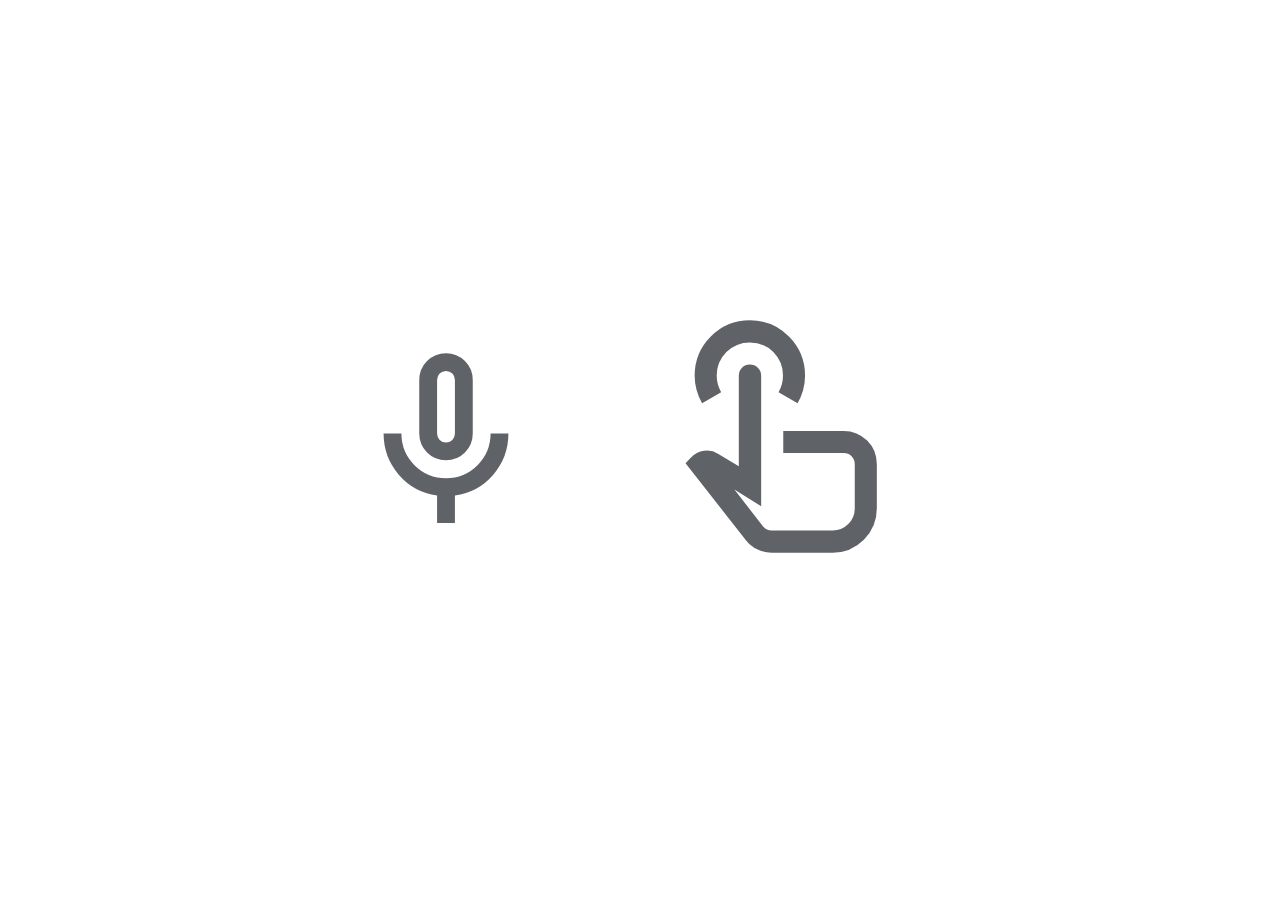
==== ui_design/index.html @ 094f94f2 "ui" ====
<!DOCTYPE html>
<html lang="en">

<head>
    <meta charset="UTF-8">
    <meta name="viewport" content="width=device-width, initial-scale=1.0">
    <title>Icon Centering</title>
    <style>
        html,
        body {
            height: 100%;
            margin: 0;
            overflow: hidden;
            /* 슬라이드 애니메이션을 위해 스크롤바 숨기기 */
        }

        .container {
            display: flex;
            width: 200%;
            height: 100%;
            transition: transform 1s ease-in-out;
            /* 슬라이드 애니메이션 */
        }

        .section {
            width: 50%;
            height: 100%;
            display: flex;
            justify-content: center;
            align-items: center;
        }

        .mic {
            width: 214.667px;
            height: 291.333px;
            flex-shrink: 0;
            display: inline-flex;
            padding: 15.333px 61.333px 30.667px 41.017px;
            align-items: center;
            cursor: pointer;
            /* 클릭 가능한 커서 추가 */
        }

        .back {
            width: 214.667px;
            height: 291.333px;
            padding: 15.333px 61.333px;
            align-items: center;
            top: 50%;
            left: 30%;
            cursor: pointer;
            /* 클릭 가능한 커서 추가 */


        }

        .navi {
            width: 214.667px;
            height: 291.333px;
            align-items: center;
            cursor: pointer;

            top: 50%;
            left: 50%;
        }

        .calendar {
            width: 214.667px;
            height: 291.333px;
            align-items: center;
            top: 50%;
            right: 0%;
            cursor: pointer;
        }

        .touch {
            width: 265.65px;
            height: 322px;
            display: flex;
            padding: 15.333px 61.333px 30.667px 41.017px;
            align-items: center;
            cursor: pointer;
            /* 클릭 가능한 커서 추가 */
        }

        @media(max-width:700px) {
            .title {
                font-size: 3rem;
            }
        }
    </style>
</head>

<body>
    <div class="container" id="container">
        <div class="section" id="section1">
            <img src="icons/mic_24dp_5F6368_FILL0_wght400_GRAD0_opsz24.svg" class="mic"
                onclick="navigateToNextSection()">
            <img src="icons/touch_app_24dp_5F6368_FILL0_wght400_GRAD0_opsz24.svg" class="touch"
                onclick="navigateToNextSection()">
        </div>
        <div class="section" id="section2">
            <img src="icons/undo_24dp_5F6368_FILL0_wght400_GRAD0_opsz24.svg" class="back"
                onclick="navigateToBackSection()">
            <img src="icons/near_me_24dp_5F6368_FILL0_wght400_GRAD0_opsz24.svg" class="navi"
                onclick="navigateToNavigation()">
            <img src="icons/calendar_month_24dp_5F6368_FILL0_wght400_GRAD0_opsz24.svg" class="calendar"
                onclick="navigateToCalander()">
            
                
            

        </div>
    </div>

    <script>
        function navigateToNextSection() {
            const container = document.getElementById('container');
            container.style.transform = 'translateX(-50%)'; // 슬라이드 애니메이션 시작
        }
        function navigateToBackSection() {
            const container = document.getElementById('container');
            container.style.transform = 'translateX(0%)'; // 슬라이드 애니메이션 시작
        }
        function navigateToCalander() {
            const container = document.getElementById('container')
            container.style.transform = 'translateX(-50%) translateY(+70%)';
            loadHtml('calender.html')
        }
        function navigateToNavigation() {
            const container = document.getElementById('container');
            container.style.transform = 'translateY(-70%)';
            loadHTML('click.html');
        }
        function loadHTML(url) {
            window.open(url, '_self');
        }
    </script>
</body>

</html>
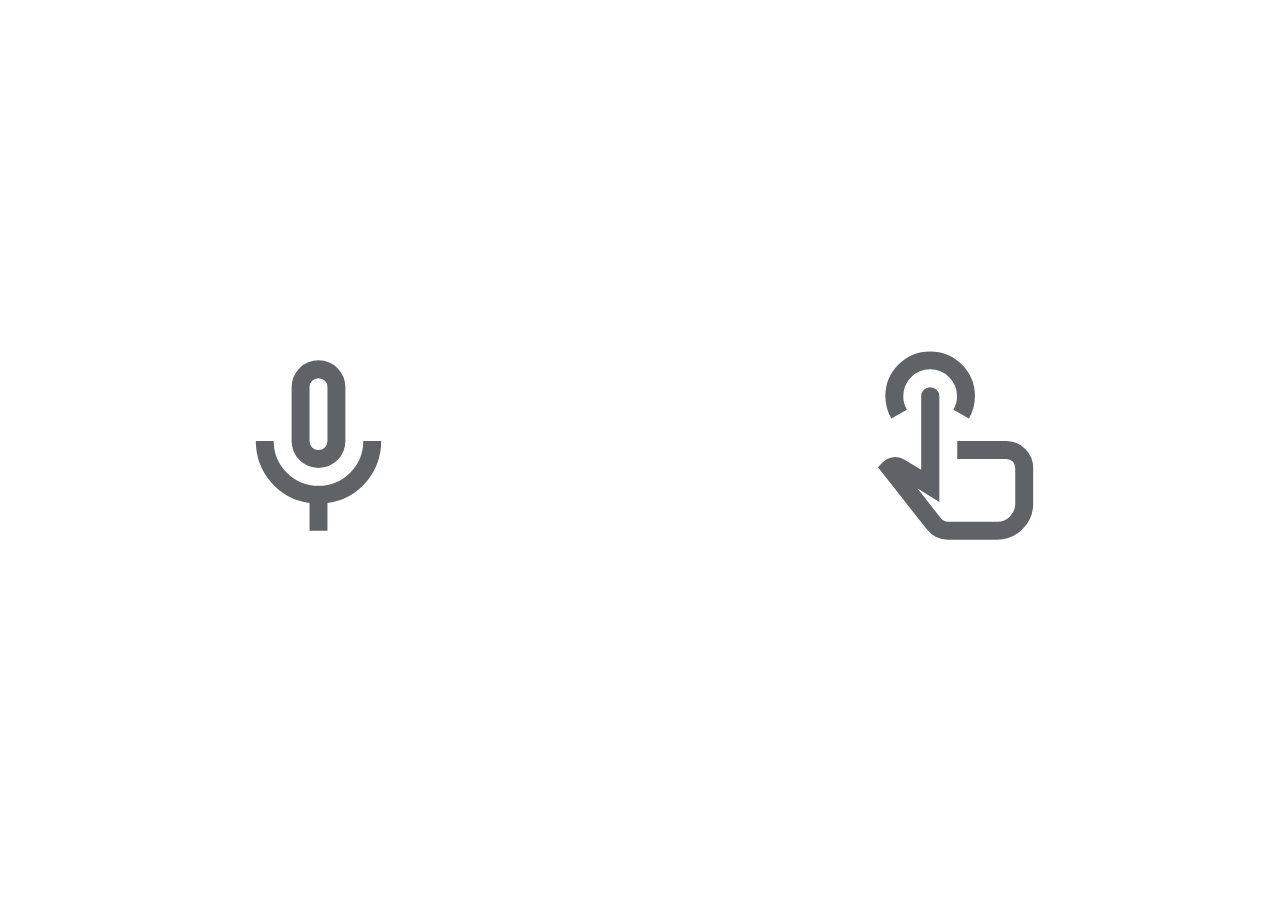
==== commit b265b517: "ui version 2" ====
--- a/ui_design/index.html
+++ b/ui_design/index.html
@@ -26,59 +26,19 @@
             width: 50%;
             height: 100%;
             display: flex;
-            justify-content: center;
+            justify-content: space-around;
             align-items: center;
+            flex-wrap: wrap;
+            gap:5px;
         }
 
-        .mic {
+        .mic,
+        .back,
+        .navi,
+        .calendar,
+        .touch {
             width: 214.667px;
             height: 291.333px;
-            flex-shrink: 0;
-            display: inline-flex;
-            padding: 15.333px 61.333px 30.667px 41.017px;
-            align-items: center;
-            cursor: pointer;
-            /* 클릭 가능한 커서 추가 */
-        }
-
-        .back {
-            width: 214.667px;
-            height: 291.333px;
-            padding: 15.333px 61.333px;
-            align-items: center;
-            top: 50%;
-            left: 30%;
-            cursor: pointer;
-            /* 클릭 가능한 커서 추가 */
-
-
-        }
-
-        .navi {
-            width: 214.667px;
-            height: 291.333px;
-            align-items: center;
-            cursor: pointer;
-
-            top: 50%;
-            left: 50%;
-        }
-
-        .calendar {
-            width: 214.667px;
-            height: 291.333px;
-            align-items: center;
-            top: 50%;
-            right: 0%;
-            cursor: pointer;
-        }
-
-        .touch {
-            width: 265.65px;
-            height: 322px;
-            display: flex;
-            padding: 15.333px 61.333px 30.667px 41.017px;
-            align-items: center;
             cursor: pointer;
             /* 클릭 가능한 커서 추가 */
         }
@@ -94,22 +54,13 @@
 <body>
     <div class="container" id="container">
         <div class="section" id="section1">
-            <img src="icons/mic_24dp_5F6368_FILL0_wght400_GRAD0_opsz24.svg" class="mic"
-                onclick="navigateToNextSection()">
-            <img src="icons/touch_app_24dp_5F6368_FILL0_wght400_GRAD0_opsz24.svg" class="touch"
-                onclick="navigateToNextSection()">
+            <img src="icons/mic_24dp_5F6368_FILL0_wght400_GRAD0_opsz24.svg" class="mic" onclick="navigateToStt()">
+            <img src="icons/touch_app_24dp_5F6368_FILL0_wght400_GRAD0_opsz24.svg" class="touch" onclick="navigateToNextSection()">
         </div>
         <div class="section" id="section2">
-            <img src="icons/undo_24dp_5F6368_FILL0_wght400_GRAD0_opsz24.svg" class="back"
-                onclick="navigateToBackSection()">
-            <img src="icons/near_me_24dp_5F6368_FILL0_wght400_GRAD0_opsz24.svg" class="navi"
-                onclick="navigateToNavigation()">
-            <img src="icons/calendar_month_24dp_5F6368_FILL0_wght400_GRAD0_opsz24.svg" class="calendar"
-                onclick="navigateToCalander()">
-            
-                
-            
-
+            <img src="icons/undo_24dp_5F6368_FILL0_wght400_GRAD0_opsz24.svg" class="back" onclick="navigateToBackSection()">
+            <img src="icons/near_me_24dp_5F6368_FILL0_wght400_GRAD0_opsz24.svg" class="navi" onclick="navigateToNavigation()">
+            <img src="icons/calendar_month_24dp_5F6368_FILL0_wght400_GRAD0_opsz24.svg" class="calendar" onclick="navigateToCalander()">
         </div>
     </div>
 
@@ -123,14 +74,19 @@
             container.style.transform = 'translateX(0%)'; // 슬라이드 애니메이션 시작
         }
         function navigateToCalander() {
-            const container = document.getElementById('container')
-            container.style.transform = 'translateX(-50%) translateY(+70%)';
-            loadHtml('calender.html')
+            const container = document.getElementById('container');
+            container.style.transform = 'translateX(-150%)';
+            setTimeout(() => loadHTML('calender.html'), 1000); // 슬라이드 애니메이션 후 페이지 로드
         }
         function navigateToNavigation() {
             const container = document.getElementById('container');
-            container.style.transform = 'translateY(-70%)';
-            loadHTML('click.html');
+            container.style.transform = 'translateX(-50%) translateY(-70%)';
+            setTimeout(() => loadHTML('click.html'), 1000); // 슬라이드 애니메이션 후 페이지 로드
+        }
+        function navigateToStt() {
+            const container = document.getElementById('container');
+            container.style.transform = 'translateX(50%)';
+            setTimeout(() => loadHTML('stt.html'), 1000); // 슬라이드 애니메이션 후 페이지 로드
         }
         function loadHTML(url) {
             window.open(url, '_self');
@@ -138,4 +94,4 @@
     </script>
 </body>
 
-</html>+</html>
